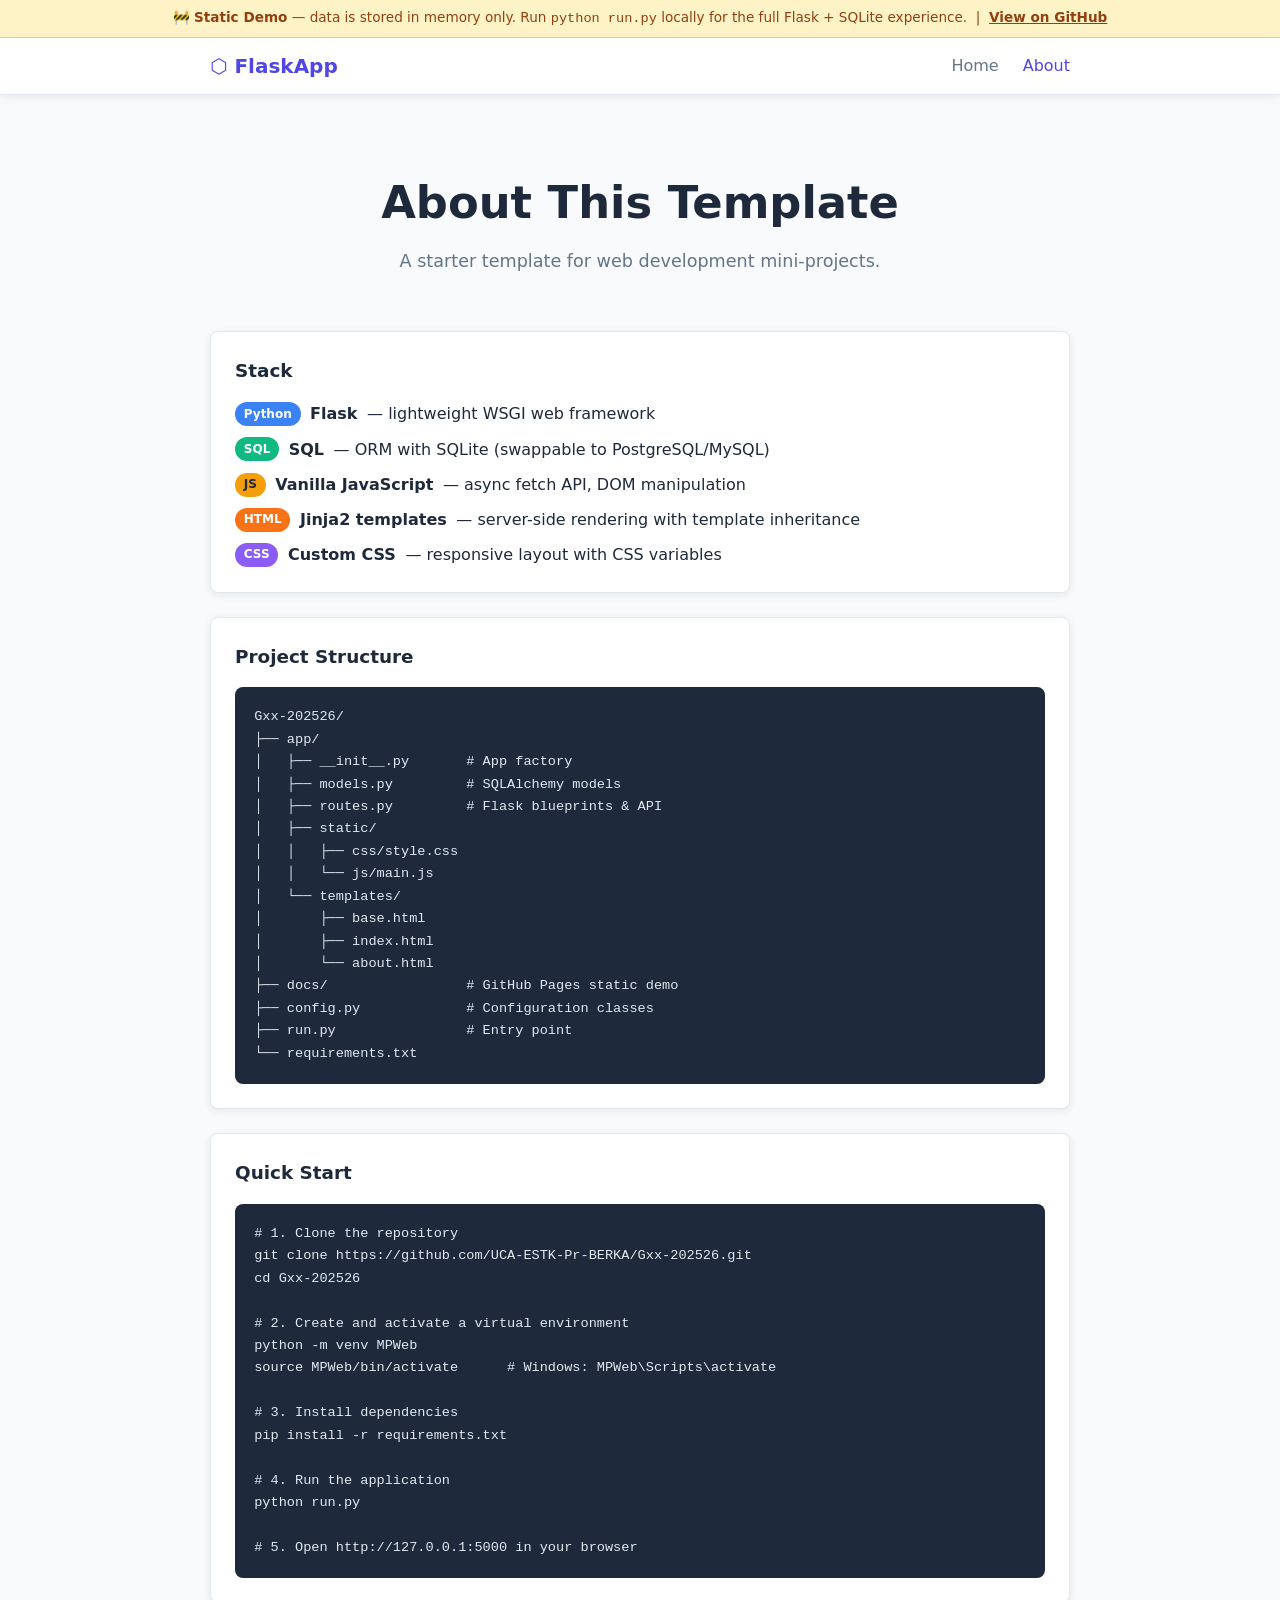
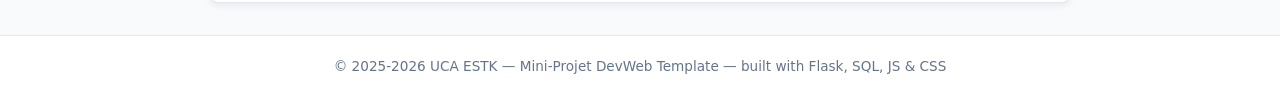
==== docs/about.html @ e4beb1d6 "Added frontend templates, static demo, and configuration setup" ====
<!DOCTYPE html>
<html lang="en">
<head>
  <meta charset="UTF-8" />
  <meta name="viewport" content="width=device-width, initial-scale=1.0" />
  <title>About — Mini-Projet Demo</title>
  <link rel="stylesheet" href="css/style.css" />
</head>
<body>

  <div class="demo-banner">
    🚧 <strong>Static Demo</strong> — data is stored in memory only.
    Run <code>python run.py</code> locally for the full Flask + SQLite experience.
    &nbsp;|&nbsp; <a href="https://github.com/UCA-ESTK-Pr-BERKA/Gxx-202526">View on GitHub</a>
  </div>

  <header class="site-header">
    <nav class="navbar">
      <a class="brand" href="index.html">⬡ FlaskApp</a>
      <ul class="nav-links">
        <li><a href="index.html">Home</a></li>
        <li><a href="about.html" class="active">About</a></li>
      </ul>
      <button class="hamburger" id="hamburger" aria-label="Toggle menu">&#9776;</button>
    </nav>
  </header>

  <main class="container">
    <section class="hero">
      <h1>About This Template</h1>
      <p class="lead">A starter template for web development mini-projects.</p>
    </section>

    <section class="card-section">
      <div class="card wide">
        <h2>Stack</h2>
        <ul class="stack-list">
          <li><span class="badge badge-python">Python</span> <strong>Flask</strong> — lightweight WSGI web framework</li>
          <li><span class="badge badge-db">SQL</span> <strong>SQL</strong> — ORM with SQLite (swappable to PostgreSQL/MySQL)</li>
          <li><span class="badge badge-js">JS</span> <strong>Vanilla JavaScript</strong> — async fetch API, DOM manipulation</li>
          <li><span class="badge badge-html">HTML</span> <strong>Jinja2 templates</strong> — server-side rendering with template inheritance</li>
          <li><span class="badge badge-css">CSS</span> <strong>Custom CSS</strong> — responsive layout with CSS variables</li>
        </ul>
      </div>

      <div class="card wide">
        <h2>Project Structure</h2>
        <pre class="code-block">
Gxx-202526/
├── app/
│   ├── __init__.py       # App factory
│   ├── models.py         # SQLAlchemy models
│   ├── routes.py         # Flask blueprints &amp; API
│   ├── static/
│   │   ├── css/style.css
│   │   └── js/main.js
│   └── templates/
│       ├── base.html
│       ├── index.html
│       └── about.html
├── docs/                 # GitHub Pages static demo
├── config.py             # Configuration classes
├── run.py                # Entry point
└── requirements.txt</pre>
      </div>

      <div class="card wide">
        <h2>Quick Start</h2>
        <pre class="code-block">
# 1. Clone the repository
git clone https://github.com/UCA-ESTK-Pr-BERKA/Gxx-202526.git
cd Gxx-202526

# 2. Create and activate a virtual environment
python -m venv MPWeb
source MPWeb/bin/activate      # Windows: MPWeb\Scripts\activate

# 3. Install dependencies
pip install -r requirements.txt

# 4. Run the application
python run.py

# 5. Open http://127.0.0.1:5000 in your browser</pre>
      </div>
    </section>
  </main>

  <footer class="site-footer">
    <p>&copy; 2025-2026 UCA ESTK — Mini-Projet DevWeb Template — built with Flask, SQL, JS &amp; CSS</p>
  </footer>

  <script src="js/demo.js"></script>
</body>
</html>
---- docs/css/style.css ----
/* docs/css/style.css — mirrors app/static/css/style.css for the static demo */
:root {
  --color-primary:     #4f46e5;
  --color-primary-dk:  #4338ca;
  --color-danger:      #ef4444;
  --color-danger-dk:   #dc2626;
  --color-bg:          #f8fafc;
  --color-surface:     #ffffff;
  --color-text:        #1e293b;
  --color-muted:       #64748b;
  --color-border:      #e2e8f0;
  --color-highlight:   #818cf8;
  --radius:            0.5rem;
  --shadow:            0 2px 8px rgba(0, 0, 0, 0.08);
  --transition:        0.2s ease;
  --max-width:         900px;
  --font-sans:         'Segoe UI', system-ui, -apple-system, sans-serif;
  --font-mono:         'Fira Code', 'Consolas', monospace;
}

*, *::before, *::after { box-sizing: border-box; margin: 0; padding: 0; }
html { scroll-behavior: smooth; }
body { font-family: var(--font-sans); background: var(--color-bg); color: var(--color-text); line-height: 1.6; min-height: 100vh; display: flex; flex-direction: column; }
a { color: var(--color-primary); text-decoration: none; }
a:hover { text-decoration: underline; }
ul { list-style: none; }

.container { width: 100%; max-width: var(--max-width); margin: 0 auto; padding: 2rem 1.25rem; flex: 1; }

.site-header { background: var(--color-surface); border-bottom: 1px solid var(--color-border); box-shadow: var(--shadow); position: sticky; top: 0; z-index: 100; }
.navbar { max-width: var(--max-width); margin: 0 auto; padding: 0.75rem 1.25rem; display: flex; align-items: center; gap: 1rem; }
.brand { font-size: 1.25rem; font-weight: 700; color: var(--color-primary); text-decoration: none; flex: 1; }
.nav-links { display: flex; gap: 1.5rem; }
.nav-links a { color: var(--color-muted); font-weight: 500; transition: color var(--transition); }
.nav-links a:hover, .nav-links a.active { color: var(--color-primary); text-decoration: none; }
.hamburger { display: none; background: none; border: none; font-size: 1.5rem; cursor: pointer; color: var(--color-text); }

.demo-banner { background: #fef3c7; border-bottom: 1px solid #fcd34d; text-align: center; padding: 0.45rem 1rem; font-size: 0.85rem; color: #92400e; }
.demo-banner a { color: #92400e; font-weight: 700; text-decoration: underline; }

.hero { text-align: center; padding: 2.5rem 0 1.5rem; }
.hero h1 { font-size: clamp(1.8rem, 4vw, 2.8rem); font-weight: 800; margin-bottom: 0.5rem; }
.highlight { color: var(--color-primary); }
.lead { color: var(--color-muted); font-size: 1.1rem; }

.card-section { display: grid; grid-template-columns: repeat(auto-fit, minmax(300px, 1fr)); gap: 1.5rem; margin-top: 2rem; }
.card { background: var(--color-surface); border: 1px solid var(--color-border); border-radius: var(--radius); padding: 1.5rem; box-shadow: var(--shadow); }
.card.wide { grid-column: 1 / -1; }
.card h2 { font-size: 1.15rem; margin-bottom: 1rem; display: flex; align-items: center; gap: 0.5rem; }

.item-form { display: flex; flex-direction: column; gap: 0.75rem; }
.item-form input, .item-form textarea { width: 100%; padding: 0.6rem 0.85rem; border: 1px solid var(--color-border); border-radius: var(--radius); font-family: inherit; font-size: 0.95rem; transition: border-color var(--transition), box-shadow var(--transition); outline: none; }
.item-form input:focus, .item-form textarea:focus { border-color: var(--color-primary); box-shadow: 0 0 0 3px rgba(79, 70, 229, 0.15); }

.btn { display: inline-flex; align-items: center; justify-content: center; gap: 0.35rem; padding: 0.55rem 1.1rem; border: none; border-radius: var(--radius); font-family: inherit; font-size: 0.9rem; font-weight: 600; cursor: pointer; transition: background var(--transition), transform var(--transition); }
.btn:active { transform: scale(0.97); }
.btn-primary { background: var(--color-primary); color: #fff; }
.btn-primary:hover { background: var(--color-primary-dk); }
.btn-danger { background: var(--color-danger); color: #fff; }
.btn-danger:hover { background: var(--color-danger-dk); }
.btn-sm { padding: 0.3rem 0.65rem; font-size: 0.8rem; }

.item-list { display: flex; flex-direction: column; gap: 0.6rem; }
.item { display: flex; align-items: flex-start; justify-content: space-between; gap: 1rem; padding: 0.85rem 1rem; border: 1px solid var(--color-border); border-radius: var(--radius); background: var(--color-bg); animation: fadeIn 0.25s ease; }
.item-body p { font-size: 0.9rem; color: var(--color-muted); margin-top: 0.2rem; }
.timestamp { font-size: 0.78rem; color: var(--color-muted); margin-top: 0.25rem; display: block; }
.empty-state { color: var(--color-muted); text-align: center; padding: 1rem 0; font-size: 0.95rem; }

.badge { display: inline-block; padding: 0.15rem 0.55rem; border-radius: 999px; font-size: 0.75rem; font-weight: 700; background: var(--color-primary); color: #fff; }
.badge-python { background: #3b82f6; }
.badge-db     { background: #10b981; }
.badge-js     { background: #f59e0b; color: #1e293b; }
.badge-html   { background: #f97316; }
.badge-css    { background: #8b5cf6; }

.stack-list { display: flex; flex-direction: column; gap: 0.6rem; }
.stack-list li { display: flex; align-items: center; gap: 0.6rem; }
.code-block { background: #1e293b; color: #e2e8f0; font-family: var(--font-mono); font-size: 0.85rem; padding: 1.2rem; border-radius: var(--radius); overflow-x: auto; line-height: 1.65; white-space: pre; }

.site-footer { text-align: center; padding: 1.25rem; font-size: 0.85rem; color: var(--color-muted); border-top: 1px solid var(--color-border); background: var(--color-surface); }

@keyframes fadeIn { from { opacity: 0; transform: translateY(-6px); } to { opacity: 1; transform: translateY(0); } }

@media (max-width: 600px) {
  .nav-links { display: none; flex-direction: column; position: absolute; top: 56px; right: 0; background: var(--color-surface); width: 100%; border-bottom: 1px solid var(--color-border); padding: 1rem 1.25rem; gap: 1rem; }
  .nav-links.open { display: flex; }
  .hamburger { display: block; }
  .card-section { grid-template-columns: 1fr; }
}
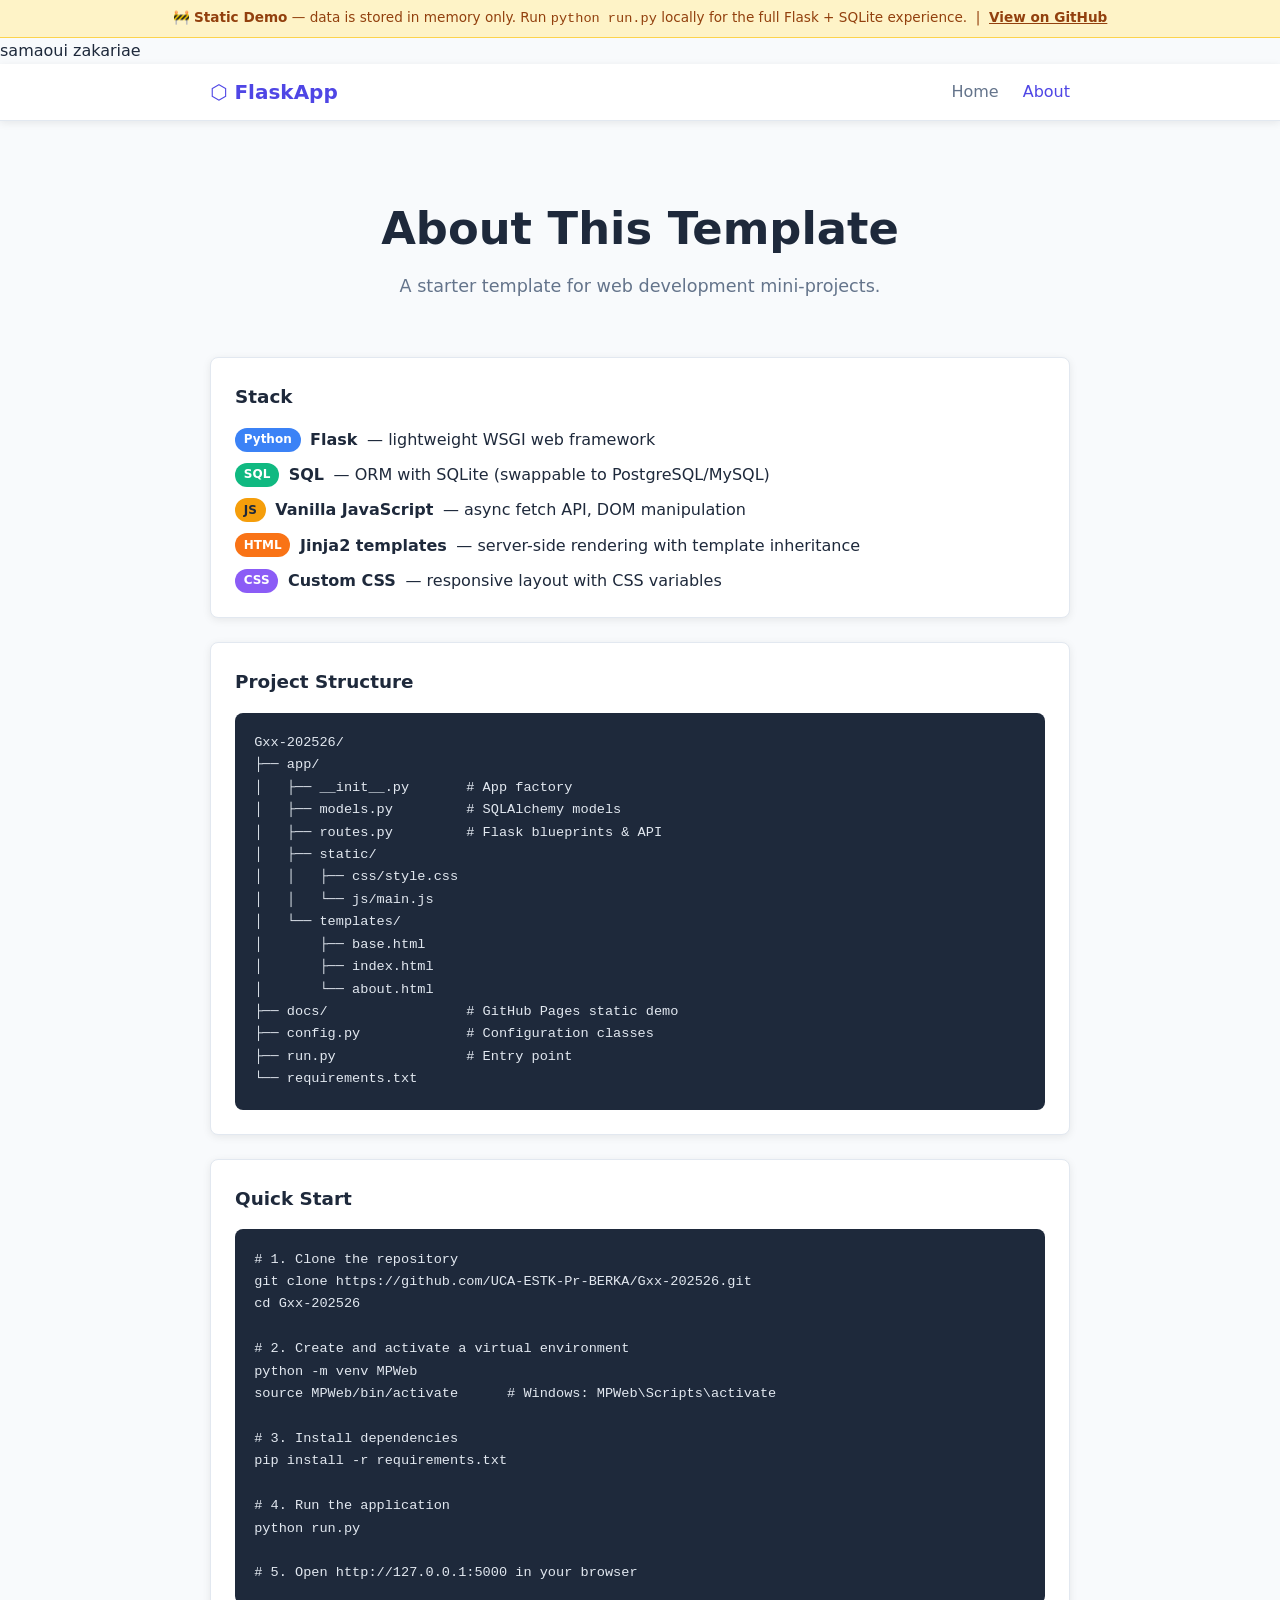
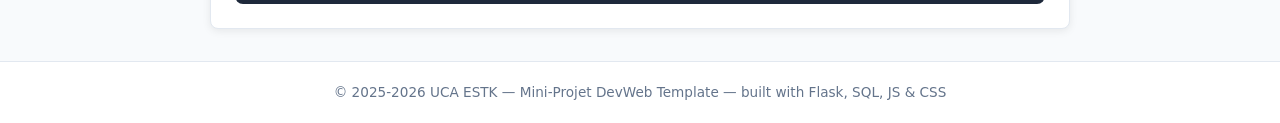
==== commit bfed9cb6: "Update GitHub link in about.html correction G11 par zakariae" ====
--- a/docs/about.html
+++ b/docs/about.html
@@ -11,9 +11,9 @@
   <div class="demo-banner">
     🚧 <strong>Static Demo</strong> — data is stored in memory only.
     Run <code>python run.py</code> locally for the full Flask + SQLite experience.
-    &nbsp;|&nbsp; <a href="https://github.com/UCA-ESTK-Pr-BERKA/Gxx-202526">View on GitHub</a>
+    &nbsp;|&nbsp; <a href="https://github.com/UCA-ESTK-Pr-BERKA/G11-202526">View on GitHub</a>
   </div>
-
+<p>samaoui zakariae</p>
   <header class="site-header">
     <nav class="navbar">
       <a class="brand" href="index.html">⬡ FlaskApp</a>
